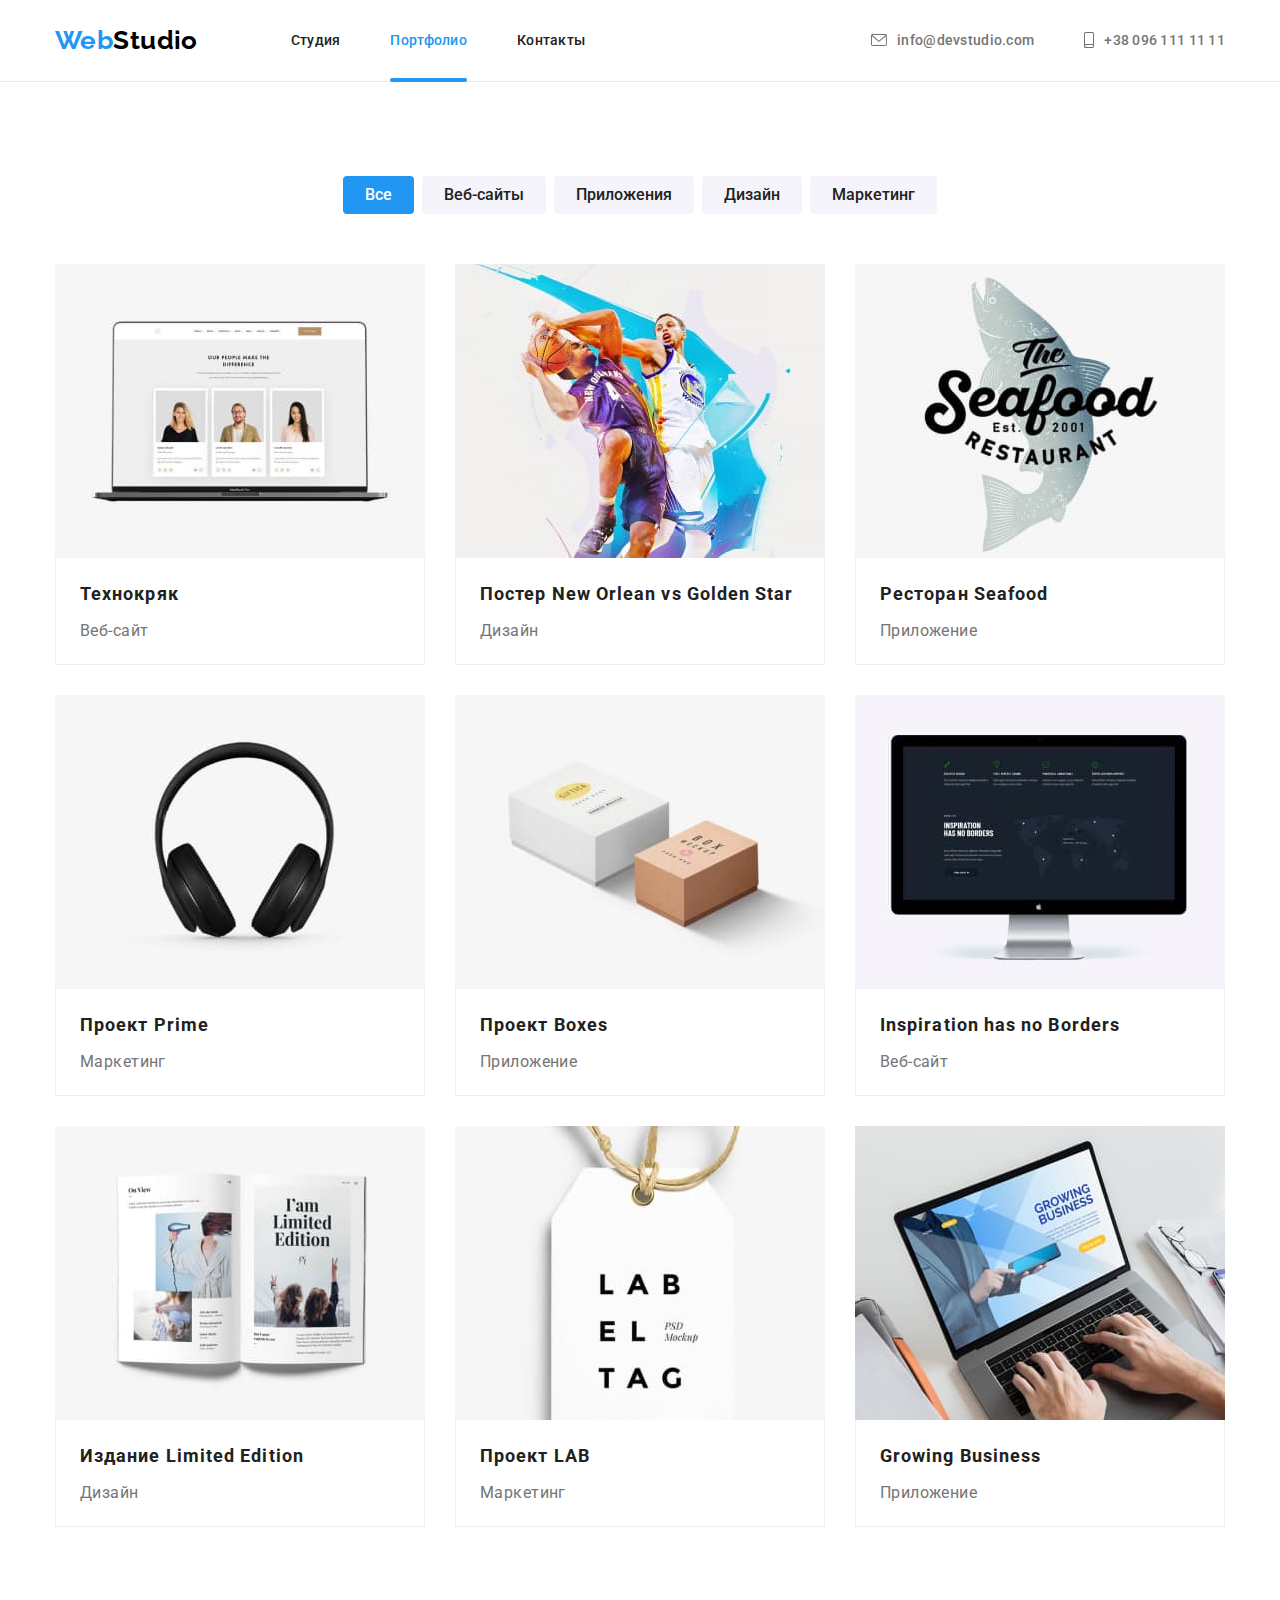
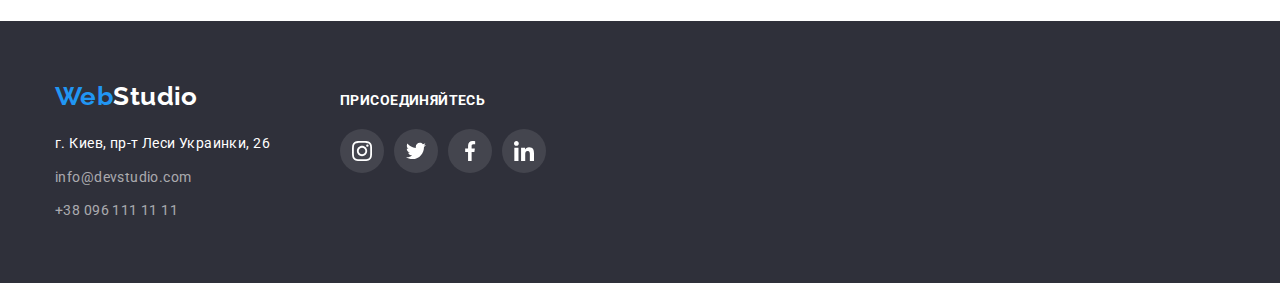
==== portfolio.html @ 5c446c8c "start from 5" ====
<!DOCTYPE html>
<html lang="ru">

<head>
    <meta charset="UTF-8">
    <meta http-equiv="X-UA-Compatible" content="IE=edge">
    <meta name="viewport" content="width=device-width, initial-scale=1.0">
    <title>Document</title>
    <link rel="stylesheet"
        href="https://cdnjs.cloudflare.com/ajax/libs/modern-normalize/1.1.0/modern-normalize.min.css">
    <link rel="stylesheet" href="./css/root.css">
    <link rel="stylesheet" href="./css/main.css">

    <link rel="preconnect" href="https://fonts.googleapis.com">
    <link rel="preconnect" href="https://fonts.gstatic.com" crossorigin>
    <link
        href="https://fonts.googleapis.com/css2?family=Raleway:wght@700&family=Roboto:wght@400;500;700;900&display=swap"
        rel="stylesheet">
</head>

<body>
    <!-- Шапка сайта -->
    <header>
        <div class="container main-nav">
            <nav class="main-nav">
                <a href="./index.html" class="logo link"><span>Web</span>Studio</a>
                <ul class="list site-nav">
                    <li class="item"><a href="index.html" class="link">Студия</a></li>
                    <li class="item"><a href="portfolio.html" class="link active">Портфолио</a></li>
                    <li class="item"><a href="" class="link">Контакты</a></li>
                </ul>
            </nav>

            <ul class="list contacts">
                <li class="item"><a href="mailto:info@devstudio.com" class="link">
                        <svg class="icon" width="16px" height="12px" aria-hidden="true">
                            <use href="images/symbol-defs.svg#envelope-hover"></use>
                        </svg>
                        info@devstudio.com</a></li>
                <li class="item"><a href="tel:+380961111111" class="link"><svg class="icon" width="10px" height="16px"
                            aria-hidden="true">
                            <use href="images/symbol-defs.svg#smartphone"></use>
                        </svg>+38 096 111 11 11</a></li>
            </ul>
        </div>
    </header>
    <main>
        <!-- Портфолио -->
        <section class="section portfolio">
            <div class="container">
                <ul class="list gallery-nav">
                    <li class="item"><button type="button" class="button primary button-gallery">Все</button></li>
                    <li class="item"><button type="button" class="button secondary button-gallery">Веб-сайты</button>
                    </li>
                    <li class="item"><button type="button" class="button secondary button-gallery">Приложения</button>
                    </li>
                    <li class="item"><button type="button" class="button secondary button-gallery">Дизайн</button></li>
                    <li class="item"><button type="button" class="button secondary button-gallery">Маркетинг</button>
                    </li>

                </ul>
                <ul class="list gallery gallery-flex">
                    <li class="item">
                        <a href="" class="link">
                            <div class="card-thumb">
                                <img src="./images/technoduck.jpg" alt="Технокряк" width="370">
                                <div class="overlay">
                                    <p>Ресурс предлагает комплексные предложения с разным уровнем
                                        функционала и сервисов. Все это позволит посетителю получить исчерпывающие
                                        сведения о компании или частном лице.</p>
                                </div>
                            </div>
                            <div class="wrapper bottom-border">
                                <h2 class="title">Технокряк</h2>
                                <p>Веб-сайт</p>
                            </div>

                        </a>
                    </li>
                    <li class="item">
                        <a href="" class="link">
                            <div class="card-thumb">
                                <img src="./images/poster-new-orlean-vs-golden-star.jpg"
                                    alt="Постер New Orlean vs Golden Star" width="370">
                                <div class="overlay">
                                    <p>Ресурс предлагает комплексные предложения с разным уровнем
                                        функционала и сервисов. Все это позволит посетителю получить исчерпывающие
                                        сведения о компании или частном лице.</p>
                                </div>
                            </div>
                            <div class="wrapper bottom-border">
                                <h2 class="title">Постер New Orlean vs Golden Star</h2>
                                <p>Дизайн</p>
                            </div>

                        </a>
                    </li>
                    <li class="item">
                        <a href="" class="link">
                            <div class="card-thumb">
                                <img src="./images/seafood-restaurant.jpg" alt="Ресторан Seafood" width="370">
                                <div class="overlay">
                                    <p>Ресурс предлагает комплексные предложения с разным уровнем
                                        функционала и сервисов. Все это позволит посетителю получить исчерпывающие
                                        сведения о компании или частном лице.</p>
                                </div>
                            </div>
                            <div class="wrapper bottom-border">
                                <h2 class="title">Ресторан Seafood</h2>
                                <p>Приложение</p>
                            </div>

                        </a>
                    </li>
                    <li class="item">
                        <a href="" class="link">
                            <div class="card-thumb">
                                <img src="./images/project-prime.jpg" alt="Проект Prime" width="370">
                                <div class="overlay">
                                    <p>Ресурс предлагает комплексные предложения с разным уровнем
                                        функционала и сервисов. Все это позволит посетителю получить исчерпывающие
                                        сведения о компании или частном лице.</p>
                                </div>
                            </div>
                            <div class="wrapper bottom-border">
                                <h2 class="title">Проект Prime</h2>
                                <p>Маркетинг</p>
                            </div>

                        </a>
                    </li>
                    <li class="item">
                        <a href="" class="link">
                            <div class="card-thumb">
                                <img src="./images/project-boxes.jpg" alt="Проект Boxes" width="370">
                                <div class="overlay">
                                    <p>Ресурс предлагает комплексные предложения с разным уровнем
                                        функционала и сервисов. Все это позволит посетителю получить исчерпывающие
                                        сведения о компании или частном лице.</p>
                                </div>
                            </div>
                            <div class="wrapper bottom-border">
                                <h2 class="title">Проект Boxes</h2>
                                <p>Приложение</p>
                            </div>

                        </a>
                    </li>
                    <li class="item">
                        <a href="" class="link">
                            <div class="card-thumb">
                                <img src="./images/inspiration-has-no-borders.jpg" alt="Inspiration has no Borders"
                                    width="370">
                                <div class="overlay">
                                    <p>Ресурс предлагает комплексные предложения с разным уровнем
                                        функционала и сервисов. Все это позволит посетителю получить исчерпывающие
                                        сведения о компании или частном лице.</p>
                                </div>
                            </div>
                            <div class="wrapper bottom-border">
                                <h2 class="title">Inspiration has no Borders</h2>
                                <p>Веб-сайт</p>
                            </div>

                        </a>
                    </li>
                    <li class="item">
                        <a href="" class="link">
                            <div class="card-thumb">
                                <img src="./images/limited-edition.jpg" alt="Издание Limited Edition" width="370">
                                <div class="overlay">
                                    <p>Ресурс предлагает комплексные предложения с разным уровнем
                                        функционала и сервисов. Все это позволит посетителю получить исчерпывающие
                                        сведения о компании или частном лице.</p>
                                </div>
                            </div>
                            <div class="wrapper bottom-border">
                                <h2 class="title">Издание Limited Edition</h2>
                                <p>Дизайн</p>
                            </div>

                        </a>
                    </li>
                    <li class="item">
                        <a href="" class="link">
                            <div class="card-thumb">
                                <img src="./images/project-lab.jpg" alt="Проект LAB" width="370">
                                <div class="overlay">
                                    <p>Ресурс предлагает комплексные предложения с разным уровнем
                                        функционала и сервисов. Все это позволит посетителю получить исчерпывающие
                                        сведения о компании или частном лице.</p>
                                </div>
                            </div>
                            <div class="wrapper bottom-border">
                                <h2 class="title">Проект LAB</h2>
                                <p>Маркетинг</p>
                            </div>

                        </a>
                    </li>
                    <li class="item">
                        <a href="" class="link">
                            <div class="card-thumb">
                                <img src="./images/growing-business.jpg" alt="Growing Business" width="370">
                                <div class="overlay">
                                    <p>Ресурс предлагает комплексные предложения с разным уровнем
                                        функционала и сервисов. Все это позволит посетителю получить исчерпывающие
                                        сведения о компании или частном лице.</p>
                                </div>
                            </div>
                            <div class="wrapper bottom-border">
                                <h2 class="title">Growing Business</h2>
                                <p>Приложение</p>
                            </div>

                        </a>
                    </li>
                </ul>
            </div>
        </section>
    </main>
    <footer>
        <div class="container">
            <div class="wrapper">
                <a href="./index.html" class="logo link"><span>Web</span>Studio</a>
                <address class="adress">
                    <p class="contacts-footer">
                        г. Киев, пр-т Леси Украинки, 26
                    </p>
                    <ul class="list contacts-footer">
                        <li class="item"><a href="mailto:info@devstudio.com" class="link">info@devstudio.com</a></li>
                        <li class="item"><a href="tel:+380961111111" class="link">+38 096 111 11 11</a></li>
                    </ul>
                </address>
            </div>
            <div class="wrapper connect">
                <h2>Присоединяйтесь</h2>
                <ul class="list socials">
                    <li class="socials-item">
                        <a href="" class="instagramm">
                            <svg class="icon" aria-hidden="true" width="20px" height="20px">
                                <use href="images/symbol-defs.svg#instagram"></use>
                            </svg>
                        </a>
                    </li>
                    <li class="socials-item"><a href="" class="twitter">
                            <svg class="icon" aria-hidden="true" width="20px" height="20px">
                                <use href="images/symbol-defs.svg#twitter"></use>
                            </svg>
                        </a>
                    </li>
                    <li class="socials-item"><a href="" class="facebook">
                            <svg class="icon" aria-hidden="true" width="20px" height="20px">
                                <use href="images/symbol-defs.svg#facebook"></use>
                            </svg>
                        </a>
                    </li>
                    <li class="socials-item"><a href="" class="linkedin">
                            <svg class="icon" aria-hidden="true" width="20px" height="20px">
                                <use href="images/symbol-defs.svg#linkedin"></use>
                            </svg>
                        </a>
                    </li>

                </ul>
            </div>
        </div>
    </footer>
</body>

</html>
---- css/root.css ----
:root {
    --primary-content-color: #757575;
    --secondary-content-color: #212121;
    --accent-color: #2196f3;
    --primary-bg-color: #ffffff;
    --secondary-bg-color: #F5F4FA;
    --icons-bg-color: #AFB1B8;
    --hero-button-color: #2196f3;
    --hero-button-color-accent: #188CE8;
    --hero-background-color: #C4C4C4;
    /* cubic-bezier(0.4, 0, 0.2, 1) */
    --cubic-function: 250ms cubic-bezier(0.4, 0, 0.2, 1);

    /* gallery */
    --gallery-cards-gap: 30px;
    --gallery-text-wrapper-padding-top-bottom: 18px;
    --gallery-text-wrapper-padding-left-right: 24px;
    /* gallery big */
    --gallery-big-text-wrapper-padding-top-bottom: 30px;
    --gallery-big-text-wrapper-padding-left-right: 30px;
}
---- css/main.css ----
﻿/*     font-family: 'Raleway', sans-serif;

    font-family: 'Roboto', sans-serif; 
 font colors
    logo color 2196F3 000000
    +accent color 2196F3
    menu color 212121

email and phone hover 2196F3
email and phone 757575

+white FFFFFF

+featuretitle 212121
+featuretitle paragraph 757575
 
   + Основной цвет текста --primary-content-color
    вторичный цвет текста --secondary-content-color
    
    цвет акцента -accent-color

    +основной цвет фона белый --primary-bg-color
    вторичный цвет фона --secondary-bg-color
*/

body {
    color: var(--primary-content-color);
    background-color: var(--primary-bg-color);
    font-family: roboto, sans-serif;
    font-weight: 400;
    font-size: 14px;
    letter-spacing: 0.03em;
    line-height: 1.2;
}

/* Utilities */

.visually-hidden {
    position: absolute;
    width: 1px;
    height: 1px;
    margin: -1px;
    border: 0;
    padding: 0;

    white-space: nowrap;
    clip-path: inset(100%);
    clip: rect(0 0 0 0);
    overflow: hidden;
    outline: 0;
    outline-offset: 0;
}

img {
    display: block;
    max-width: 100%;
    height: auto;
}

/* .visualiser {
    outline: 2px dashed blueviolet;
} */

.container {
    width: 1200px;
    margin-left: auto;
    margin-right: auto;
    /* outline: 2px dashed greenyellow; */
    padding-right: 15px;
    padding-left: 15px;
}

.list {
    list-style: none;
    margin: 0;
    padding-left: 0;
}

.link {
    text-decoration: none;
}

.adress {
    font-style: normal;
}

.icon {
    fill: var(--icons-bg-color);
    transition: fill var(--cubic-function);
}



/* site nav */
header {
    border-bottom: 1px solid #ECECEC;

}

.logo {
    margin-right: 93px;
    display: block;

    color: #000000;
    font-family: Raleway, sans-serif;
    font-weight: 700;
    font-size: 26px;
}



.logo span {
    color: var(--accent-color);
}

.main-nav {
    display: flex;
    align-items: center;
}

.site-nav,
.contacts {
    display: flex;

    letter-spacing: 0.02em;
    font-weight: 500;
}

.contacts {
    margin-left: auto;
}

.contacts-footer {

    line-height: 1.71;
}

.adress p {
    color: var(--primary-bg-color);
}


.site-nav .item:not(:last-child) {
    margin-right: 50px;
}

.contacts .item:not(:last-child) {
    margin-right: 50px;
}

.site-nav .link {
    color: var(--secondary-content-color);
    display: block;
    padding-top: 32px;
    padding-bottom: 32px;
    transition: color var(--cubic-function);
}

.contacts .link {
    display: inline-flex;
    align-items: center;
    justify-content: center;
    color: var(--primary-content-color);

    padding-top: 32px;
    padding-bottom: 32px;
    text-align: center;

    transition: color var(--cubic-function);
}

.contacts .icon {

    margin-right: 10px;
    text-align: center;
    fill: currentColor;

}



.contacts-footer .link {
    color: rgba(255, 255, 255, 0.6);
    transition: color var(--cubic-function);
}

.site-nav .link:hover,
.site-nav .link:focus,
.contacts .link:hover,
.contacts .link:focus,
.contacts-footer .link:hover,
.contacts-footer .link:focus {
    color: var(--accent-color);
}

.site-nav .active {
    color: var(--accent-color);
}

.site-nav .link.active::before {
    position: absolute;
    bottom: -1px;
    left: 0;
    display: block;
    content: "";
    width: 100%;
    height: 4px;
    border-radius: 2px;
    background-color: var(--hero-button-color);
}

.list.site-nav .link.active {
    position: relative;
}

/* hero */




.hero {
    max-width: 1600px;
    margin-left: auto;
    margin-right: auto;
    padding-top: 200px;
    padding-bottom: 200px;

    text-align: center;
    background-color: var(--hero-background-color);
    background-image: linear-gradient(to right, rgba(47, 48, 58, 0.4), rgba(47, 48, 58, 0.4)), url(../images/hero-bg.jpg);
    background-position: center;
    background-size: cover;
    background-repeat: no-repeat;

}


.hero .button {
    font-weight: 700;
    font-size: 16px;
    line-height: 1.86;
    letter-spacing: 0.06em;
    background-color: var(--hero-button-color);
    transition: background-color var(--cubic-function);

}

.hero .button:hover,
.hero .button:focus {
    background-color: var(--hero-button-color-accent);

}

.hero h1 {
    text-transform: uppercase;
    color: var(--secondary-bg-color);
    font-weight: 900;
    font-size: 44px;
    line-height: 1.36;
    letter-spacing: 0.06em;
    margin-top: 0;
    margin-bottom: 30px;
    /* outline: 1px solid blue; */

}

/* main */
.section {

    padding-bottom: 94px;
    /* outline: 1px solid yellow;
    background-color: grey; */

}

.section.combi-top {
    padding-top: 94px;
    padding-bottom: 0;
}

.section.alternate {
    padding-top: 94px;
}

.alternate:nth-child(2n) {
    background-color: var(--secondary-bg-color);
}

/*
.section.combi-bottom {
    padding-top: 0;
} */


/* -----purpose-overlay----- */

.list.gallery-flex .item {
    position: relative;
}

.alternate.combi-bottom p {
    position: absolute;
    display: flex;
    justify-content: center;
    align-items: center;
    padding: 0;
    margin: 0;
    width: 100%;
    height: 70px;
    transform: translate(0, -100%);

    font-weight: 700;
    font-size: 14px;
    line-height: 1.17;
    text-transform: uppercase;
    background-color: rgba(47, 48, 58, 0.8);
    color: var(--primary-bg-color);

}

/* ------END-of-puropose-overlay--- */




/* наша команда */
/* team-galery */



.gallery-flex-big {
    display: flex;
    flex-wrap: wrap;
    margin-top: calc(-1 * var(--gallery-cards-gap));
    margin-left: calc(-1 * var(--gallery-cards-gap));

}

.gallery-flex-big .item {
    flex-basis: calc(100% / 4 - var(--gallery-cards-gap));
    /* margin-bottom: 30px; */
    margin-left: var(--gallery-cards-gap);
    margin-top: var(--gallery-cards-gap);

    align-items: center;


}

.alternate .gallery-flex-big .item {
    box-shadow: 0px 1px 3px rgba(0, 0, 0, 0.12), 0px 1px 1px rgba(0, 0, 0, 0.14), 0px 2px 1px rgba(0, 0, 0, 0.2);
    border-radius: 0px 0px 4px 4px;
    background-color: var(--primary-bg-color);
}

.gallery-flex-big .wrapper {
    text-align: center;
    padding-top: var(--gallery-big-text-wrapper-padding-top-bottom);
    padding-bottom: var(--gallery-big-text-wrapper-padding-top-bottom);
    /* padding-left: var(--gallery-big-text-wrapper-padding-left-right);
    padding-right: var(--gallery-big-text-wrapper-padding-left-right); */
}


.alternate h2 {
    font-weight: 700;
    font-size: 36px;
    text-align: center;
    margin-bottom: 50px;
}

.alternate h3 {
    font-weight: 500;
    font-size: 16px;
    margin-top: 0px;
    margin-bottom: 10px;
}

.alternate p {
    font-size: 16px;
    margin-top: 0px;
    margin-bottom: 0px;
}

.alternate ul {
    display: flex;
    justify-content: center;
}

.section-title {
    margin-top: 0;
    margin-bottom: 0;
}

.section-title,
.section .title {
    color: var(--secondary-content-color);
}

.features h3 {

    font-weight: 700;
    font-size: 14px;
    text-transform: uppercase;
    margin-top: 0;
    margin-bottom: 10px;

}

.features p {
    margin-top: 0;
    margin-bottom: 0;
    line-height: 1.71;
}

.features ul {
    /* margin-bottom: 94px; */
    display: flex;
}

.features .item-background {
    display: flex;
    align-items: center;
    justify-content: center;
    width: 270px;
    height: 120px;
    border-radius: 4px;
    margin-bottom: 30px;
    background-color: var(--secondary-bg-color);
}

.features .icon {
    display: block;
    content: "";
    width: 70px;
    height: 70px;



}

/* .features .antenna::before {
    background-image: url(../images/features-antenna.svg);
}

.features .clock::before {
    background-image: url(../images/features-clock.svg);
}

.features .computer::before {
    background-image: url(../images/features-computer.svg);
}

.features .cosmonaut::before {
    background-image: url(../images/features-cosmonaut.svg);
} */


.button {
    color: var(--secondary-text-color);
    background-color: var(--secondary-bg-color);
    font-family: inherit;
    font-weight: 500;
    font-size: 16px;
    line-height: 1.63;
    padding: 0;
    border: 0;
    border-radius: 4px;

    cursor: pointer;


}

.button-hero {
    padding: 10px 32px;
    display: inline-block;

    box-shadow: 0px 4px 4px rgba(0, 0, 0, 0.15);
}

.button-hero:hover,
.button-hero:focus {}

.button-gallery {
    padding: 6px 22px;

}



.button.secondary.button-gallery:hover,
.button.secondary.button-gallery:focus,
.button.primary.button-gallery:hover,
.button.primary.button-gallery:focus {
    color: var(--primary-bg-color);
    background-color: var(--accent-color);

    box-shadow: 0px 3px 1px rgba(0, 0, 0, 0.1), 0px 1px 2px rgba(0, 0, 0, 0.08), 0px 2px 2px rgba(0, 0, 0, 0.12);
}



.button.primary {
    color: var(--primary-bg-color);
    background-color: var(--accent-color);
    box-shadow: none;
    transition: background-color var(--cubic-function), color var(--cubic-function), box-shadow var(--cubic-function);


}

.button.secondary {
    color: var(--secondary-content-color);
    background-color: var(--secondary-bg-color);

    transition: background-color var(--cubic-function), color var(--cubic-function), box-shadow var(--cubic-function);
}

.link p {
    color: var(--primary-content-color);

}

/* galery flex net*/





.gallery-flex {
    display: flex;
    flex-wrap: wrap;
    margin-top: calc(-1 * var(--gallery-cards-gap));
    margin-left: calc(-1 * var(--gallery-cards-gap));

}

.gallery-flex .item {
    flex-basis: calc(100% / 3 - var(--gallery-cards-gap));
    /* margin-bottom: 30px; */
    margin-left: var(--gallery-cards-gap);
    margin-top: var(--gallery-cards-gap);

    align-items: center;

}

.gallery-flex .item .link {
    display: block;
    transition: box-shadow var(--cubic-function);
}


.gallery-flex .item a:hover,
.gallery-flex .item a:focus {
    box-shadow: 0px 1px 1px rgba(0, 0, 0, 0.12), 0px 4px 4px rgba(0, 0, 0, 0.06), 1px 4px 6px rgba(0, 0, 0, 0.16);

}



.gallery-flex .wrapper {
    padding-top: var(--gallery-text-wrapper-padding-top-bottom);
    padding-bottom: var(--gallery-text-wrapper-padding-top-bottom);
    padding-left: var(--gallery-text-wrapper-padding-left-right);
    padding-right: var(--gallery-text-wrapper-padding-left-right);
}

.gallery-flex .bottom-border {

    border-left: 1px solid #EEEEEE;
    border-right: 1px solid #EEEEEE;
    border-bottom: 1px solid #EEEEEE;
}

/* 
.gallery .item:not(:nth-child(3n)) {
    margin-right: 30px;
}

.gallery .item:nth-last-child(-n+3) {
    margin-bottom: 0;
} */



.gallery h2 {
    font-weight: 700;
    font-size: 18px;
    line-height: 2;
    letter-spacing: 0.06em;

}

.gallery p {
    font-size: 16px;
    line-height: 1.88;
}

.gallery-nav {
    margin-top: 0;
    margin-bottom: 50px;
    display: flex;
    justify-content: center;
}

.gallery-nav .item:not(:last-child) {
    margin-right: 8px;
}

.portfolio {
    padding-top: 94px;
    padding-bottom: 94px;
}

.portfolio p,
.portfolio h2 {
    margin: 0;
}

.portfolio h2 {
    margin-bottom: 4px;
}

.alternate .partners {
    display: flex;

}

.partners .partner {
    display: flex;
    border: 1px solid var(--icons-bg-color);
    border-radius: 4px;
    width: 170px;
    height: 92px;
    justify-content: center;
    align-items: center;
    color: var(--icons-bg-color);
    transition: color var(--cubic-function), border-color var(--cubic-function);
}

.partners .icon {
    fill: currentColor;
    width: 106px;
    height: 60px;
}

.partners .partner:hover,
.partners .partner:focus {
    color: var(--accent-color);
    border-color: var(--accent-color);
}

.partners li:not(:last-child) {
    margin-right: 30px;

}

/* -------galery overlay---------- */

a .card-thumb {
    position: relative;
    overflow: hidden;
}

.overlay {
    position: absolute;
    bottom: 0;
    left: 0;
    transform: translate(0, 100%);
    width: 100%;
    height: 100%;
    display: flex;
    align-items: center;
    padding: 24px;
    background-color: rgba(33, 150, 243, 0.9);

    overflow: hidden;
    transition: transform var(--cubic-function);

}

.gallery .overlay p {
    padding: 0;
    margin: 0;

    font-size: 18px;
    line-height: 1.55;
    color: var(--primary-bg-color);
}

.gallery-flex .item a:hover .overlay,
.gallery-flex .item a:focus .overlay {
    transform: translate(0);
}


/* -----end-of-overlay----- */


/* footer */
footer {
    padding-top: 60px;
    padding-bottom: 60px;

    background-color: #2F303A;
}


footer .container {
    display: flex;
    align-items: baseline;
}

footer h2 {
    text-transform: uppercase;
    font-size: 14px;
    font-weight: 700;
    margin-top: 0;
    margin-bottom: 20px;

    color: var(--primary-bg-color);
}

footer .logo {
    color: var(--primary-bg-color);
    margin-right: 0px;
    margin-bottom: 20px;
}

.footer .wrapper {
    display: flex;

}

footer p {
    margin-top: 0px;
    margin-bottom: 10px;
}


footer .item:not(:last-child) {
    margin-bottom: 9px;
}

footer .connect {
    margin-left: 70px;
}

.socials {
    display: flex;
}

.socials-item:not(:last-child) {
    margin-right: 10px;
}

.socials a {
    display: flex;
    width: 44px;
    height: 44px;
    border-radius: 50%;
    overflow: hidden;
    align-items: center;
    justify-content: center;
    color: var(--primary-bg-color);

    background-position: center;
    background-color: rgba(255, 255, 255, 0.1);
    background-repeat: no-repeat;

    transition: background-color var(--cubic-function);

}

.socials.team a {
    fill: var(--primary-bg-color);


}

.socials a:hover,
.socials a:focus {
    background-color: var(--accent-color);
}

.gallery-flex-big .socials a:hover .icon,
.gallery-flex-big .socials a:focus .icon {
    fill: var(--primary-bg-color);
}

.gallery-flex-big .ocupation {
    margin-bottom: 16px;
}

footer .socials .icon {
    fill: #fff;
}


/*
.socials .instagramm {
    background-image: url(../images/instagram.svg);
}

.socials .twitter {
    background-image: url(../images/twitter.svg);
}

.socials .facebook {
    background-image: url(../images/facebook.svg);
}

.socials .linkedin {
    background-image: url(../images/linkedin.svg);
} */

/* 
.gallery .item:not(:nth-child(3n)) {
    margin-right: 30px;
}

.gallery .item:nth-last-child(-n+3) {
    margin-bottom: 0;
} */


/* ------------modal window----------- */

.backdrop {
    opacity: 1;

    position: fixed;
    top: 0;
    left: 0;
    width: 100%;
    height: 100%;
    background-color: rgba(0, 0, 0, 0.2);
    transition: opacity var(--cubic-function);
}

.backdrop.is-hidden {
    opacity: 0;

    pointer-events: none;

}

.modal {
    position: absolute;
    top: 50%;
    left: 50%;
    transform: translate(-50%, -50%);
    width: 528px;
    height: 581px;
    background-color: var(--primary-bg-color);
    box-shadow: 0px 1px 3px rgba(0, 0, 0, 0.12), 0px 1px 1px rgba(0, 0, 0, 0.14), 0px 2px 1px rgba(0, 0, 0, 0.2);
    border-radius: 4px;
}

.backdrop.is-hidden .modal {
    transform: translate(-50%, -50%) scale(0.8);
    transition: transform var(--cubic-function);
}

.backdrop .modal {
    transform: translate(-50%, -50%) scale(1);
    transition: transform var(--cubic-function);
}

.button-close-cross {
    position: absolute;
    top: 8px;
    right: 8px;
    width: 30px;
    height: 30px;

    display: flex;
    justify-content: center;
    align-items: center;
    background-color: var(--primary-bg-color);
    border: 1px solid rgba(0, 0, 0, 0.1);
    border-radius: 15px;
}

.button-close-cross:hover,
.button-close-cross:focus {
    cursor: pointer;
}

.button-close-cross .icon {
    display: block;
    fill: #000000;
}


/* ------------END of modal window---- */
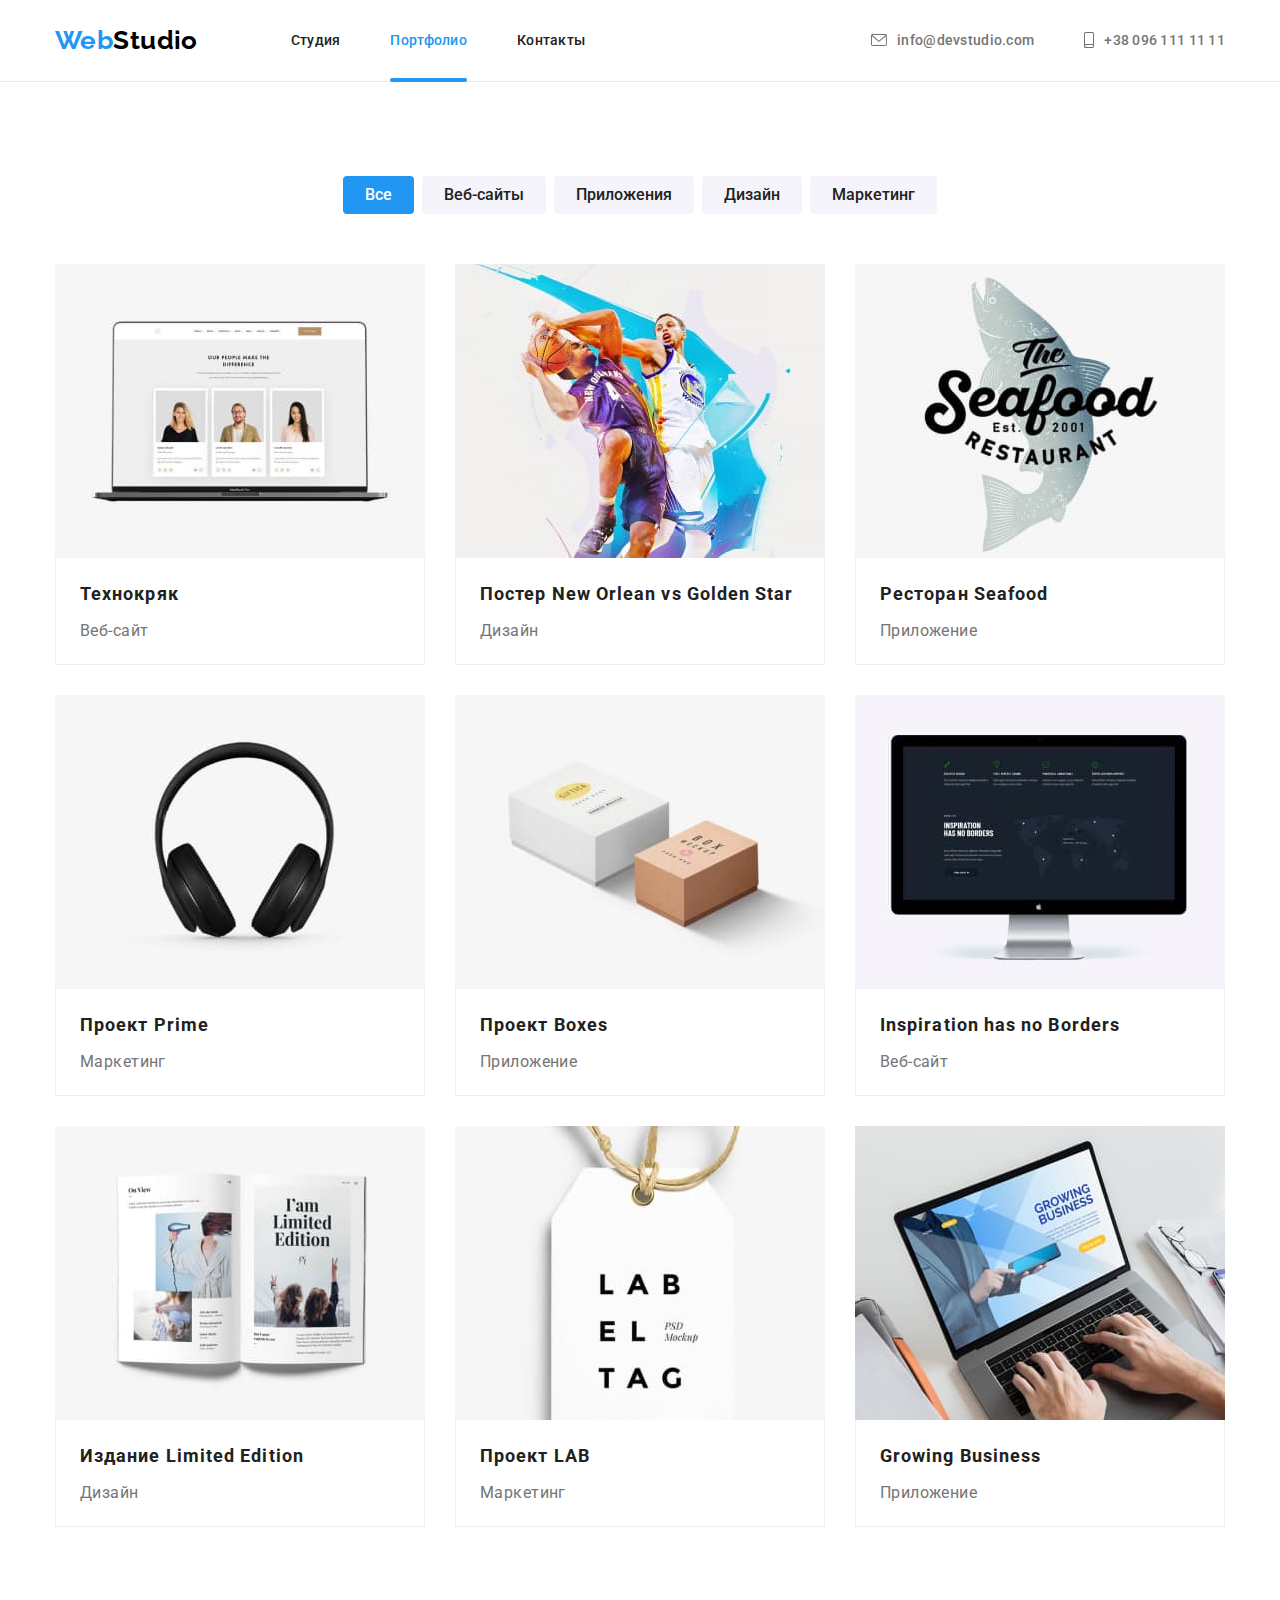
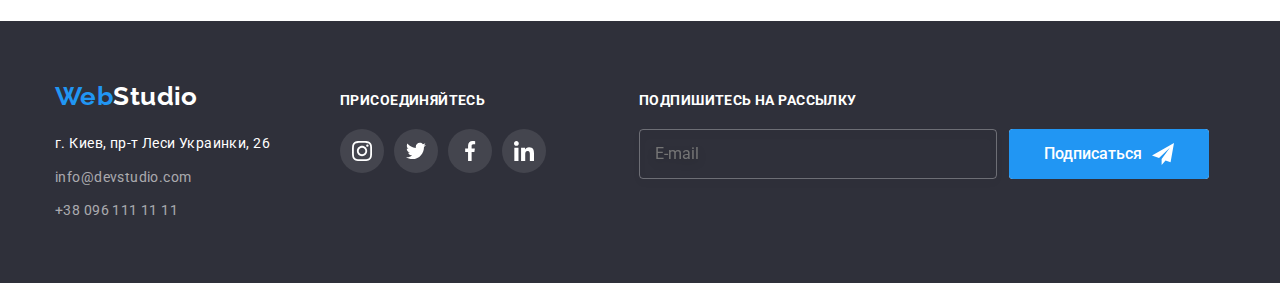
==== commit 74d49876: "ready to check" ====
--- a/portfolio.html
+++ b/portfolio.html
@@ -264,6 +264,22 @@
 
                 </ul>
             </div>
+            <div class="wrapper subscribe">
+                <h2>Подпишитесь на рассылку</h2>
+                <form class="js-speaker-form">
+                    <label class="mail">
+                        <input type="email" name="subscribe-email" placeholder="E-mail">
+                    </label>
+                    <label class="button">
+                        <button class="button primary subscribe-action"><span>Подписаться</span><svg class="icon"
+                                aria-hidden="true" width="32px" height="32px">
+                                <use href="images/symbol-defs.svg#icon-send"></use>
+                            </svg></button>
+
+
+                    </label>
+                </form>
+            </div>
         </div>
     </footer>
 </body>
--- a/css/main.css
+++ b/css/main.css
@@ -825,6 +825,79 @@
     margin-bottom: 0;
 } */
 
+/* --------footer-subscribe------ */
+footer .subscribe {
+    margin-left: 93px;
+}
+
+.subscribe form {
+    display: flex;
+    align-items: center;
+    height: 50px;
+}
+
+.subscribe .mail {
+    display: flex;
+    align-items: center;
+
+    padding-left: 15px;
+    padding-right: 15px;
+    border: 1px solid rgba(255, 255, 255, 0.3);
+    filter: drop-shadow(0px 4px 4px rgba(0, 0, 0, 0.15));
+    border-radius: 4px;
+
+    width: 358px;
+    height: 100%;
+    margin-right: 12px;
+}
+
+.subscribe .mail input {
+    line-height: 20px;
+    font-size: 16px;
+    color: rgba(255, 255, 255, 0.6);
+    background-color: transparent;
+    border: none;
+    padding: 0;
+    margin: 0;
+    width: 100%;
+}
+
+.subscribe .mail input:focus {
+    color: var(--primary-bg-color);
+}
+
+.subscribe .mail input:not(:placeholder-shown) {
+    color: var(--primary-bg-color);
+}
+
+.subscribe .button {
+    display: flex;
+    align-items: center;
+    justify-content: center;
+    width: 200px;
+    height: 100%;
+
+}
+
+.subscribe .button:hover,
+.subscribe .button:focus {
+    background-color: var(--hero-button-color-accent);
+}
+
+
+
+
+.subscribe .button svg {
+    padding-left: 10px;
+    fill: var(--primary-bg-color);
+}
+
+
+
+
+
+/* --------END---OF---Footer-subscribe------ */
+
 
 /* ------------modal window----------- */
 
@@ -857,6 +930,7 @@
     background-color: var(--primary-bg-color);
     box-shadow: 0px 1px 3px rgba(0, 0, 0, 0.12), 0px 1px 1px rgba(0, 0, 0, 0.14), 0px 2px 1px rgba(0, 0, 0, 0.2);
     border-radius: 4px;
+    padding: 40px;
 }
 
 .backdrop.is-hidden .modal {
@@ -894,5 +968,150 @@
     fill: #000000;
 }
 
+.form-modal {
+    display: flex;
+    flex-direction: column;
+    align-items: stretch;
+}
+
+.form-modal label {
+    font-size: 14px;
+    position: relative;
+}
+
+
+
+.form-modal a {
+    color: var(--hero-button-color);
+}
+
+.form-modal .consent span {
+    font-size: 14px;
+    padding-left: 36px;
+}
+
+
+.form-modal .form-checkbox {
+    fill: var(--secondary-content-color);
+    position: absolute;
+    width: 16px;
+    height: 15px;
+    margin-left: 12px;
+}
+
+
+
+
+.form-modal h2 {
+    margin-top: 0;
+    margin-bottom: 12px;
+
+    font-weight: 700;
+    font-size: 20px;
+    text-align: center;
+    letter-spacing: 0.03em;
+    color: var(--secondary-content-color);
+}
+
+.form-modal label {
+    margin-bottom: 10px;
+}
+
+
+.form-modal input:hover,
+.form-modal input:focus,
+.form-modal textarea:hover,
+.form-modal textarea:focus {
+    border-color: var(--accent-color);
+
+}
+
+.form-modal input:hover~svg,
+.form-modal input:focus~svg,
+.form-modal textarea:hover~svg,
+.form-modal textarea:focus~svg {
+    fill: var(--accent-color);
+
+}
+
+.form-modal .input-text {
+
+    display: block;
+    width: 100%;
+    margin: 0;
+    padding-top: 12px;
+    padding-bottom: 12px;
+    padding-left: 42px;
+    padding-right: 12px;
+
+
+    border: 1px solid rgba(33, 33, 33, 0.2);
+    border-radius: 4px;
+    transition: border-color var(--cubic-function);
+}
+
+
+.form-modal .input-text.comment {
+    resize: none;
+    width: 100%;
+    height: 120px;
+    padding-left: 16px;
+    padding-right: 16px;
+    transition: border-color var(--cubic-function);
+}
+
+.form-modal span {
+    font-size: 12px;
+    margin-bottom: 4px;
+}
+
+.form-modal .consent {
+    margin-bottom: 30px;
+}
+
+.consent input[type="checkbox"]:focus~svg,
+.consent input[type="checkbox"]:hover~svg {
+    fill: var(--accent-color);
+    cursor: pointer;
+}
+
+.consent input[type="checkbox"]:not(:checked)~.checked {
+    opacity: 0;
+    transition: opacity var(--cubic-function);
+}
+
+.consent input[type="checkbox"]:checked~.checked {
+    opacity: 1;
+}
+
+
+.form-modal .button {
+    width: 200px;
+    height: 50px;
+    align-self: center;
+
+    font-size: 16px;
+    font-weight: 700;
+    box-shadow: 0px 4px 4px rgba(0, 0, 0, 0.15);
+    background-color: var(--hero-button-color);
+
+}
+
+.form-modal .button:hover,
+.form-modal .button:focus {
+    background-color: var(--hero-button-color-accent);
+}
+
+.form-input-name~svg {
+    position: absolute;
+    left: 12px;
+    bottom: 11px;
+    width: 18px;
+    height: 18px;
+
+    fill: var(--secondary-content-color);
+    transition: fill var(--cubic-function);
+}
+
 
 /* ------------END of modal window---- */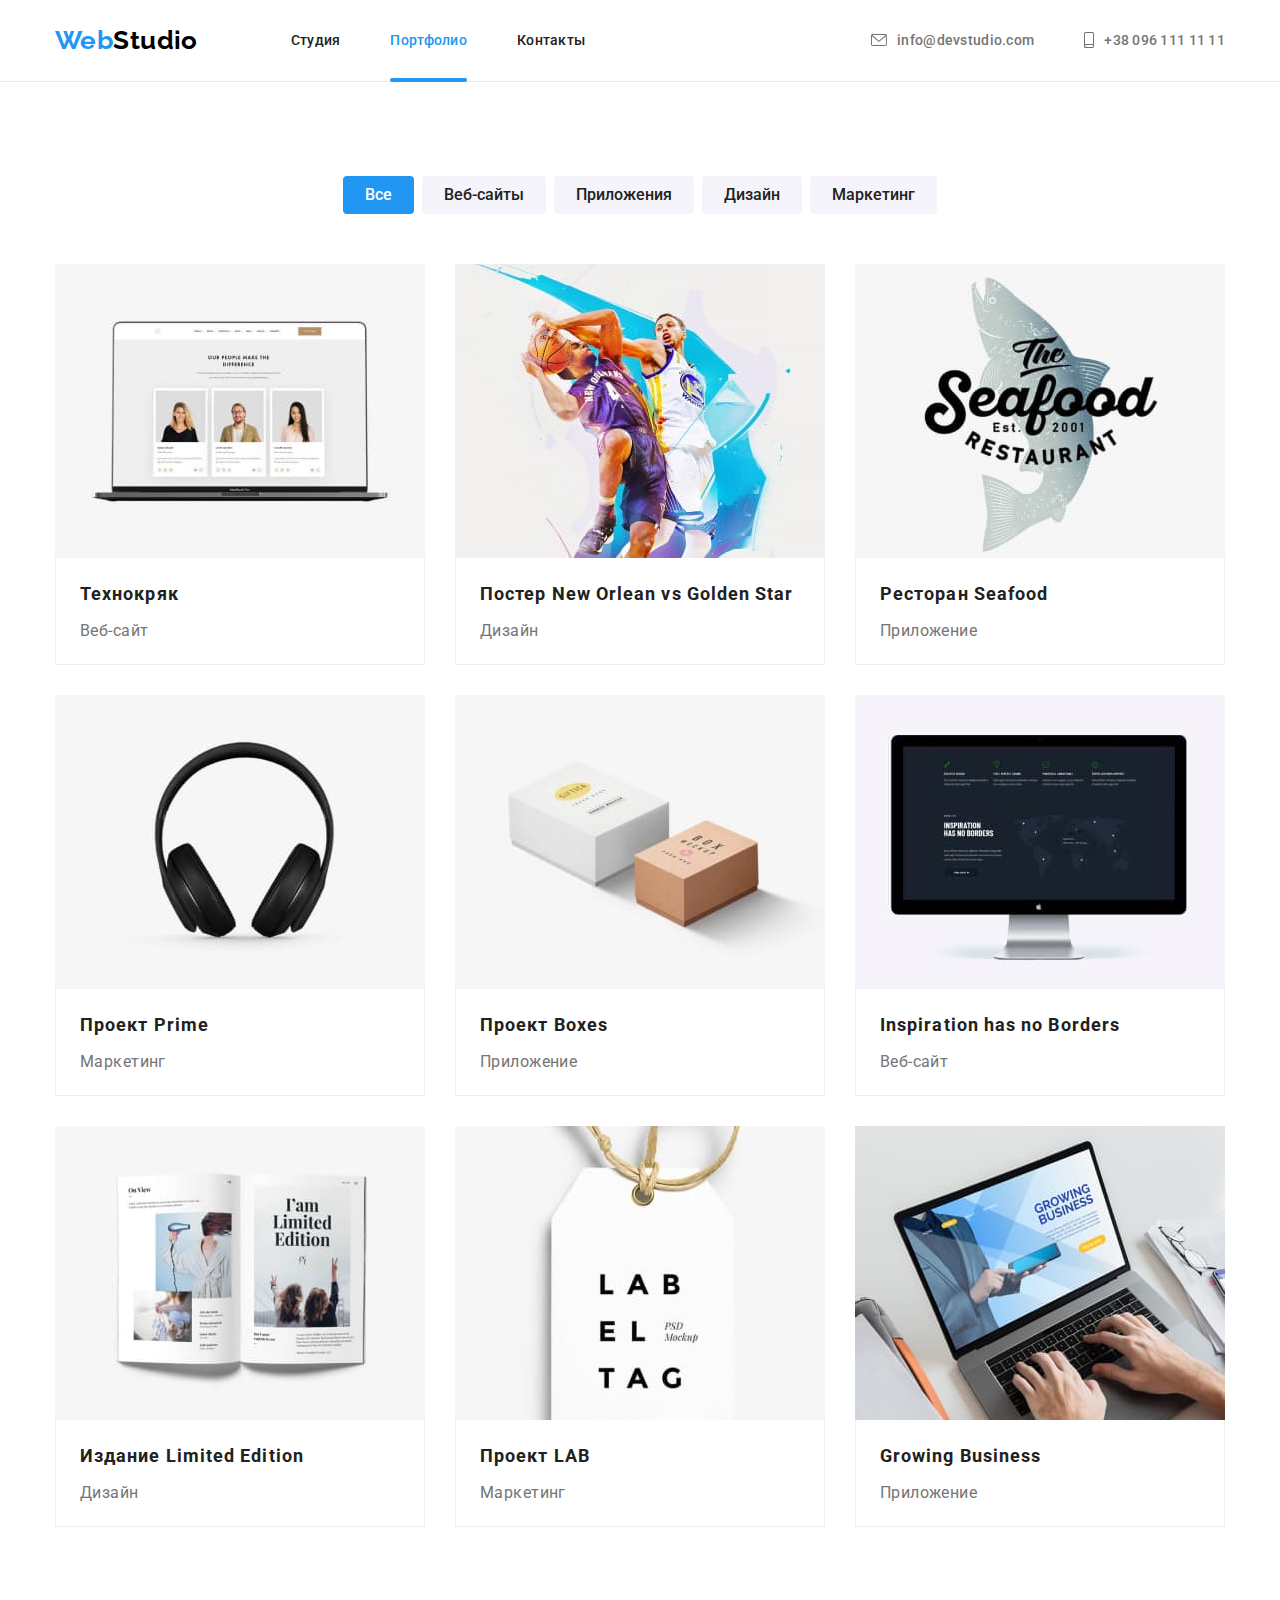
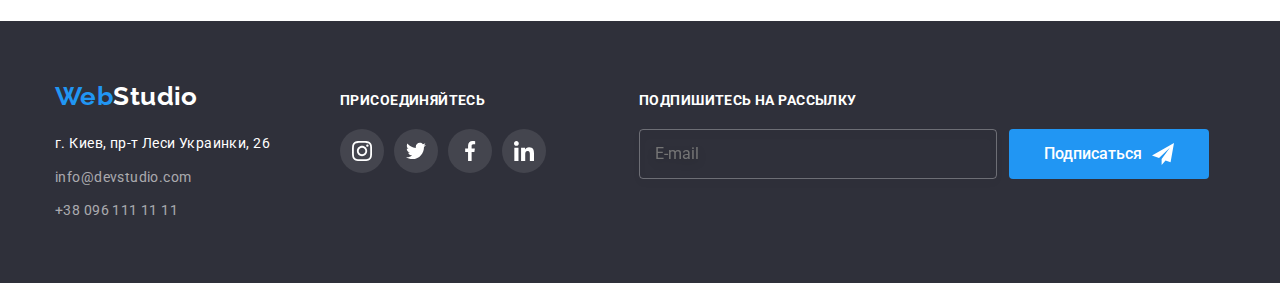
==== commit b623e0cc: "fixed" ====
--- a/portfolio.html
+++ b/portfolio.html
@@ -234,7 +234,7 @@
                 </address>
             </div>
             <div class="wrapper connect">
-                <h2>Присоединяйтесь</h2>
+                <b>Присоединяйтесь</b>
                 <ul class="list socials">
                     <li class="socials-item">
                         <a href="" class="instagramm">
@@ -265,19 +265,17 @@
                 </ul>
             </div>
             <div class="wrapper subscribe">
-                <h2>Подпишитесь на рассылку</h2>
+                <b>Подпишитесь на рассылку</b>
                 <form class="js-speaker-form">
                     <label class="mail">
                         <input type="email" name="subscribe-email" placeholder="E-mail">
                     </label>
-                    <label class="button">
-                        <button class="button primary subscribe-action"><span>Подписаться</span><svg class="icon"
-                                aria-hidden="true" width="32px" height="32px">
-                                <use href="images/symbol-defs.svg#icon-send"></use>
-                            </svg></button>
-
-
-                    </label>
+                    <button class="button primary subscribe-action" type="submit">
+                        <span>Подписаться</span>
+                        <svg class="icon" aria-hidden="true" width="32px" height="32px">
+                            <use href="images/symbol-defs.svg#icon-send"></use>
+                        </svg>
+                    </button>
                 </form>
             </div>
         </div>
--- a/css/main.css
+++ b/css/main.css
@@ -713,7 +713,8 @@
     align-items: baseline;
 }
 
-footer h2 {
+footer b {
+    display: block;
     text-transform: uppercase;
     font-size: 14px;
     font-weight: 700;
@@ -721,6 +722,8 @@
     margin-bottom: 20px;
 
     color: var(--primary-bg-color);
+
+
 }
 
 footer .logo {
@@ -837,8 +840,17 @@
 }
 
 .subscribe .mail {
-    display: flex;
-    align-items: center;
+    width: 358px;
+    height: 100%;
+    margin-right: 12px;
+    /* background-color: yellow; */
+}
+
+.subscribe .mail input {
+    display: block;
+    background-color: transparent;
+    height: 100%;
+    width: 100%;
 
     padding-left: 15px;
     padding-right: 15px;
@@ -846,28 +858,23 @@
     filter: drop-shadow(0px 4px 4px rgba(0, 0, 0, 0.15));
     border-radius: 4px;
 
-    width: 358px;
-    height: 100%;
-    margin-right: 12px;
-}
-
-.subscribe .mail input {
     line-height: 20px;
     font-size: 16px;
     color: rgba(255, 255, 255, 0.6);
-    background-color: transparent;
-    border: none;
-    padding: 0;
-    margin: 0;
-    width: 100%;
-}
-
-.subscribe .mail input:focus {
+
+    transition: color var(--cubic-function), border-color var(--cubic-function);
+
+}
+
+.subscribe .mail input:focus,
+.subscribe .mail input:hover {
     color: var(--primary-bg-color);
+    border: 1px solid var(--accent-color);
 }
 
 .subscribe .mail input:not(:placeholder-shown) {
     color: var(--primary-bg-color);
+    border: 1px solid var(--accent-color);
 }
 
 .subscribe .button {
@@ -968,6 +975,7 @@
     fill: #000000;
 }
 
+/* -------------Form-of-modal-window----------- */
 .form-modal {
     display: flex;
     flex-direction: column;
@@ -977,8 +985,13 @@
 .form-modal label {
     font-size: 14px;
     position: relative;
-}
-
+    margin-bottom: 10px;
+}
+
+
+.form-modal .coments {
+    margin-bottom: 20px;
+}
 
 
 .form-modal a {
@@ -1002,7 +1015,8 @@
 
 
 
-.form-modal h2 {
+.modal p {
+
     margin-top: 0;
     margin-bottom: 12px;
 
@@ -1011,10 +1025,6 @@
     text-align: center;
     letter-spacing: 0.03em;
     color: var(--secondary-content-color);
-}
-
-.form-modal label {
-    margin-bottom: 10px;
 }
 
 
@@ -1061,6 +1071,7 @@
 }
 
 .form-modal span {
+    display: inline-block;
     font-size: 12px;
     margin-bottom: 4px;
 }
@@ -1094,6 +1105,7 @@
     font-weight: 700;
     box-shadow: 0px 4px 4px rgba(0, 0, 0, 0.15);
     background-color: var(--hero-button-color);
+    margin-bottom: 0;
 
 }
 
